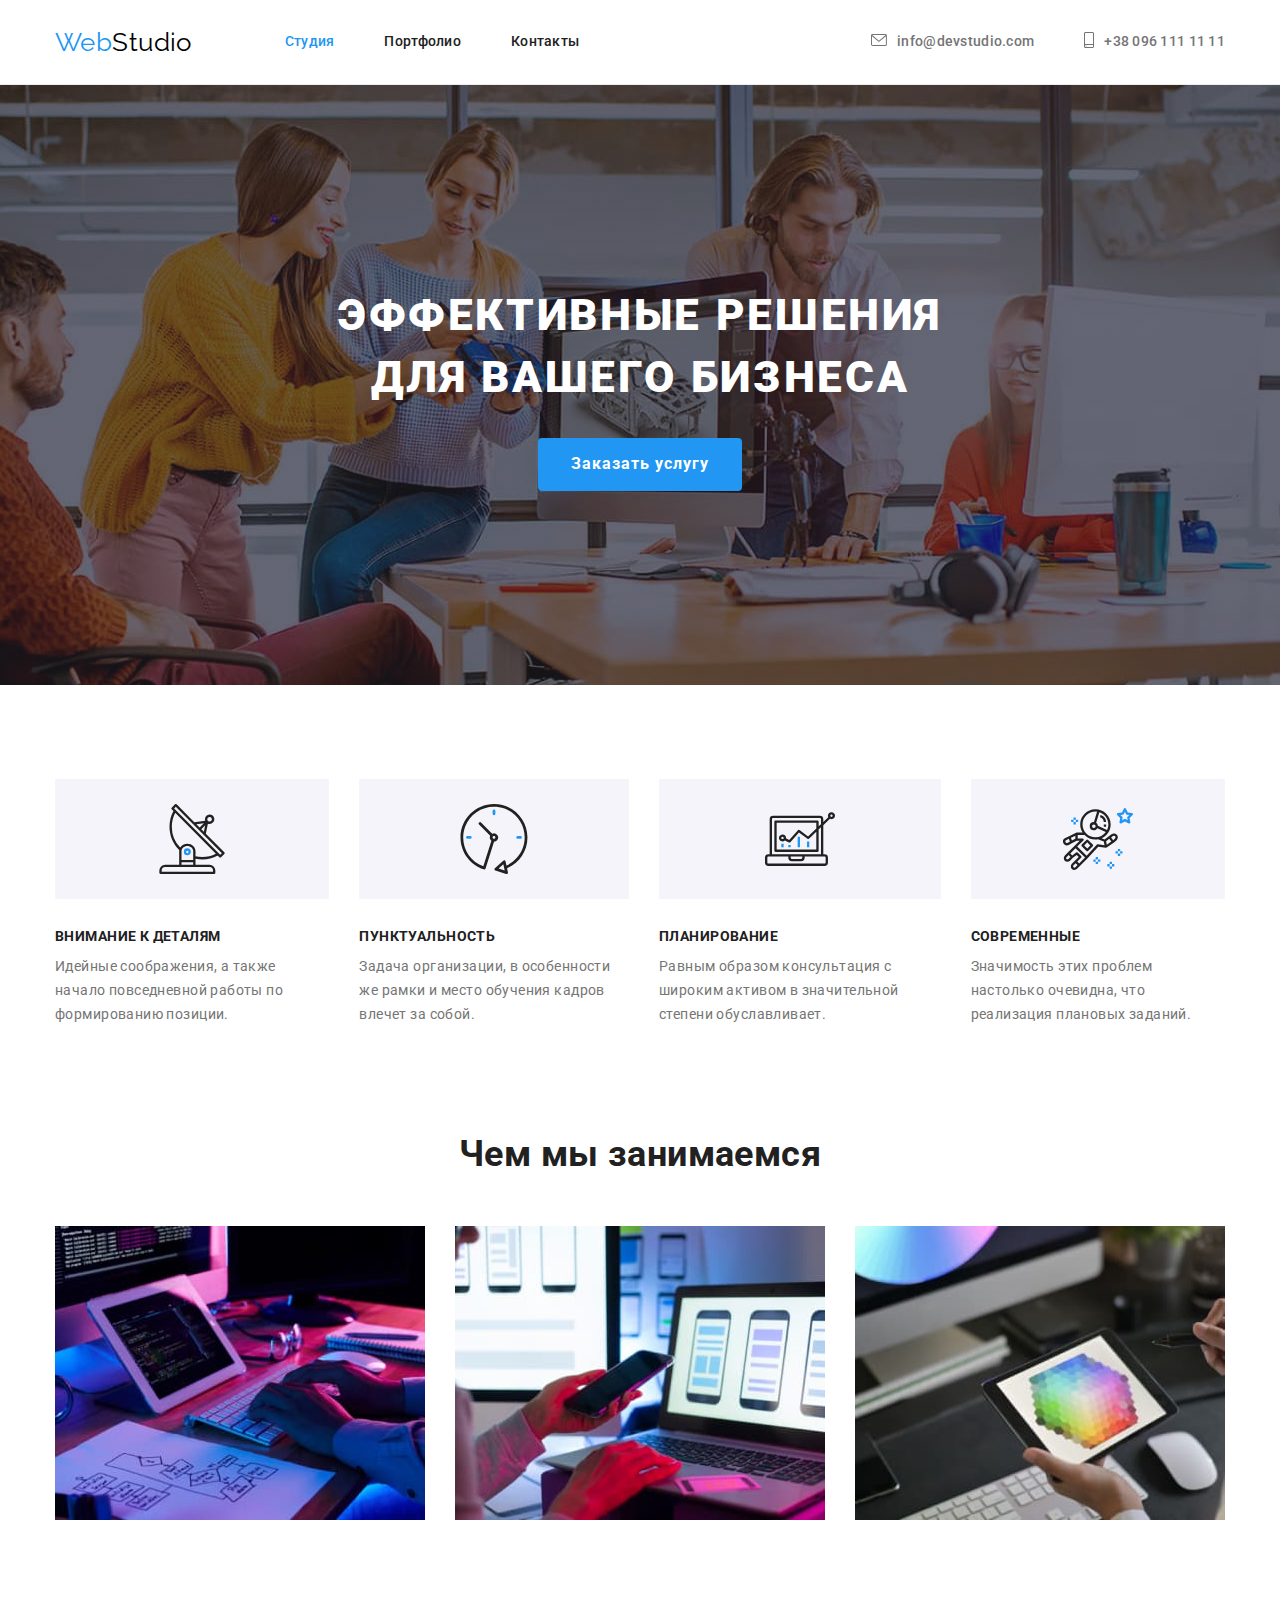
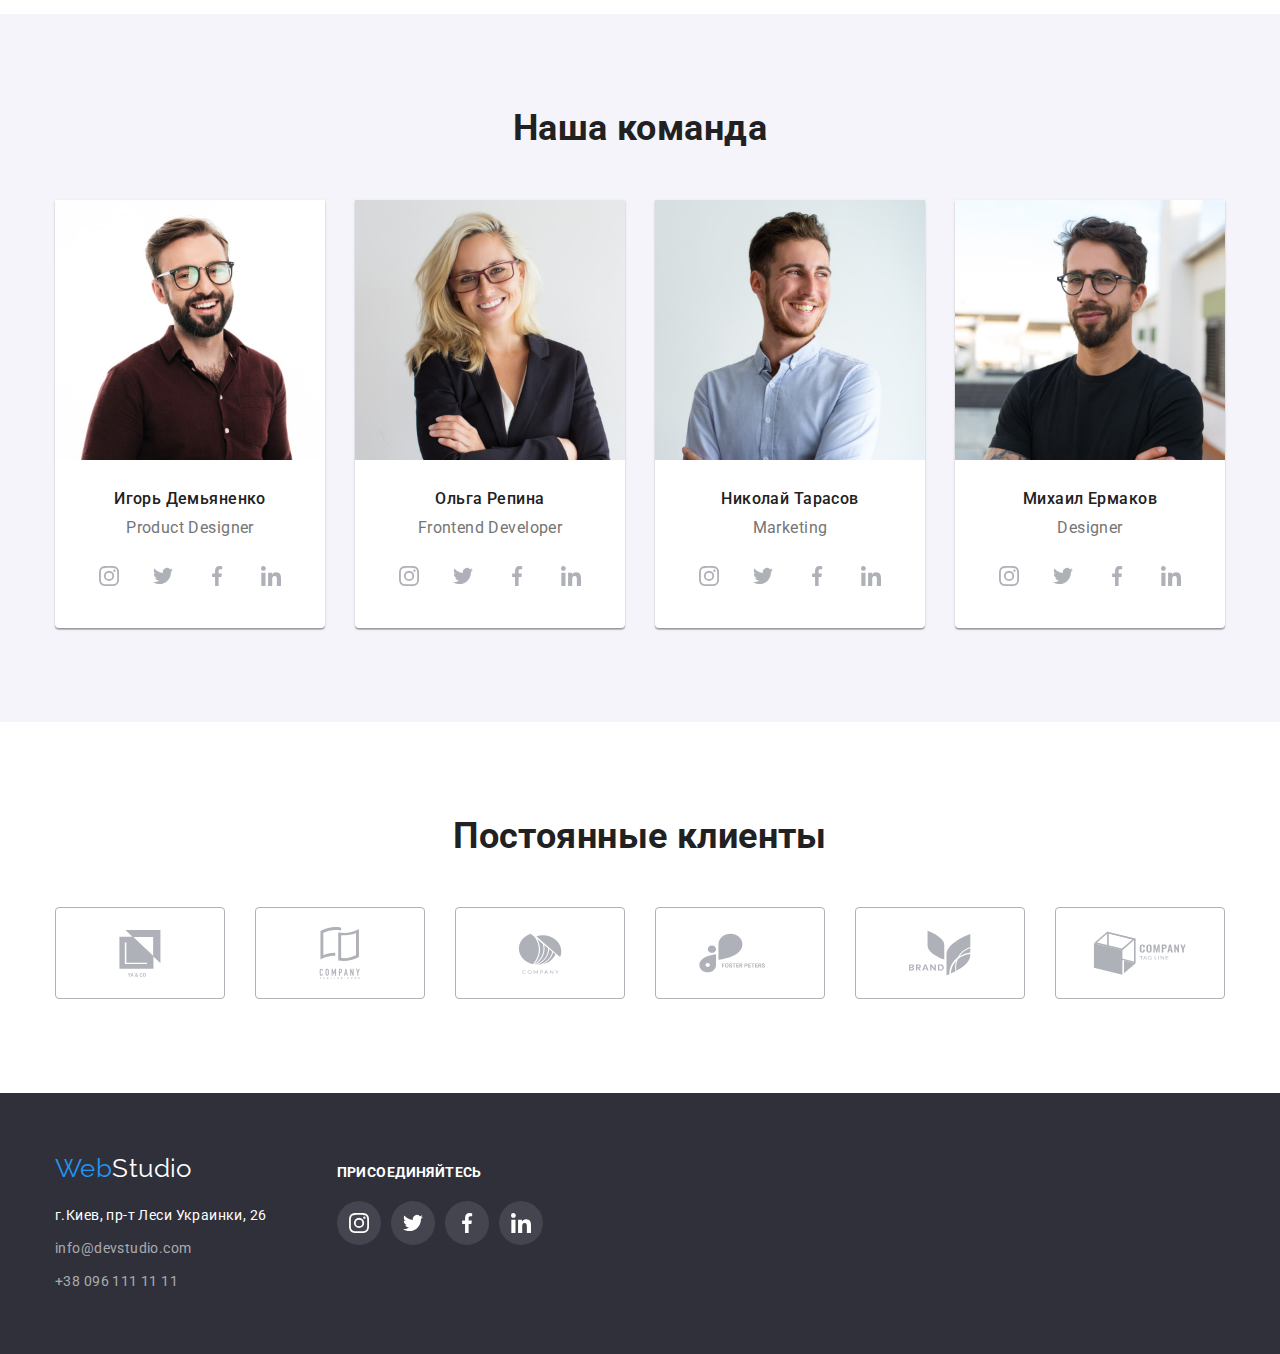
==== index.html @ c873a765 "Initial commit" ====
<!DOCTYPE html>
<html lang="ru">
  <head>
    <meta charset="UTF-8" />
    <meta http-equiv="X-UA-Compatible" content="IE=edge" />
    <meta name="viewport" content="width=device-width, initial-scale=1.0" />
    <title>Студия</title>
    <link rel="preconnect" href="https://fonts.googleapis.com" />
    <link rel="preconnect" href="https://fonts.gstatic.com" crossorigin />
    <link
      href="https://fonts.googleapis.com/css2?family=Raleway:wght@700&family=Roboto:wght@400;500;700;900&display=swap"
      rel="stylesheet"
    />
    <link
      rel="stylesheet"
      href="https://cdnjs.cloudflare.com/ajax/libs/modern-normalize/1.1.0/modern-normalize.min.css"
    />
    <link rel="stylesheet" href="./css/styles.css" />
  </head>

  <body>
    <!--Шапка сайта-->
    <header class="header">
      <div class="container main-block">
        <nav class="nav">
          <a href="" class="logo-header link">
            <span class="logo-web">Web</span>Studio
          </a>

          <ul class="site-nav list">
            <li class="item"><a href="" class="link current">Студия</a></li>
            <li class="item">
              <a href="./portfolio.html" class="link">Портфолио</a>
            </li>
            <li class="item"><a href="" class="link">Контакты</a></li>
          </ul>
        </nav>

        <ul class="contacts-header list">
          <li class="contacts-item item">
            <a href="mailto:info@devstudio.com" class="link"
              ><span class="header-icon">
                <svg class="icon-mailto" width="16" height="12">
                  <use href="./images/icon-svg/icons.svg#icon-mailto"></use>
                </svg>
              </span>
              info@devstudio.com</a
            >
          </li>
          <li class="contacts-item item">
            <a href="tel:+380961111111" class="link"
              ><span class="header-icon">
                <svg class="icon-smartphone" width="10" height="16">
                  <use href="./images/icon-svg/icons.svg#icon-smartphone"></use>
                </svg>
              </span>
              +38 096 111 11 11</a
            >
          </li>
        </ul>
      </div>
    </header>

    <!--Уникальный контент страницы-->
    <main>
      <!--Главная секция страницы-->
      <section class="hero section">
        <div class="container">
          <h1 class="hero-title">Эффективные решения для вашего бизнеса</h1>
          <button type="button" class="button">Заказать услугу</button>
        </div>
      </section>

      <!--Особенности-->
      <section class="section">
        <div class="container">
          <h2 class="visually-hidden">Особенности</h2>
          <ul class="features-list list">
            <li class="features-item item">
              <div class="icon-box">
                <svg class="icon-features">
                  <use href="./images/icon-svg/icons.svg#icon-antenna"></use>
                </svg>
              </div>
              <h3 class="title">Внимание к деталям</h3>
              <p class="text">
                Идейные соображения, а также начало повседневной работы по
                формированию позиции.
              </p>
            </li>
            <li class="features-item item">
              <div class="icon-box">
                <svg class="icon-features">
                  <use href="./images/icon-svg/icons.svg#icon-clock"></use>
                </svg>
              </div>
              <h3 class="title">Пунктуальность</h3>
              <p class="text">
                Задача организации, в особенности же рамки и место обучения
                кадров влечет за собой.
              </p>
            </li>
            <li class="features-item item">
              <div class="icon-box">
                <svg class="icon-features">
                  <use href="./images/icon-svg/icons.svg#icon-diagram"></use>
                </svg>
              </div>
              <h3 class="title">Планирование</h3>
              <p class="text">
                Равным образом консультация с широким активом в значительной
                степени обуславливает.
              </p>
            </li>
            <li class="features-item item">
              <div class="icon-box">
                <svg class="icon-features">
                  <use href="./images/icon-svg/icons.svg#icon-astronaut"></use>
                </svg>
              </div>
              <h3 class="title">Современные</h3>
              <p class="text">
                Значимость этих проблем настолько очевидна, что реализация
                плановых заданий.
              </p>
            </li>
          </ul>
        </div>
      </section>

      <!--Чем занимаемся-->
      <section class="section no-padding">
        <div class="container">
          <h2 class="section-title">Чем мы занимаемся</h2>
          <ul class="job-list list">
            <li class="item">
              <img
                src="./images/images-page1/img1.jpg"
                alt="Мужские руки набирают текст на клавиатуре компьютера"
                width="370"
              />
            </li>
            <li class="item">
              <img
                src="./images/images-page1/img2.jpg"
                alt="Женские руки держат телефон"
                width="370"
              />
            </li>
            <li class="item">
              <img
                src="./images/images-page1/img3.jpg"
                alt="Мужские руки держат планшет на котором изображена ветовая палитра"
                width="370"
              />
            </li>
          </ul>
        </div>
      </section>
      <!--Наша команда-->
      <section class="section bgc">
        <div class="container">
          <h2 class="section-title">Наша команда</h2>
          <ul class="team-list list">
            <li class="item">
              <img
                src="./images/images-page1/img7.jpg"
                alt="Портрет мужчины в очках"
                width="270"
              />
              <div class="team-box">
                <h3 class="title">Игорь Демьяненко</h3>
                <p class="text">Product Designer</p>

                <!-- social networks -->

                <ul class="social-list list">
                  <li class="social-item">
                    <a
                      href=""
                      class="social-icon"
                      aria-label="Ссылка на Instagram"
                    >
                      <svg class="icon">
                        <use
                          href="./images/icon-svg/icons.svg#icon-instagram"
                        ></use>
                      </svg>
                    </a>
                  </li>
                  <li class="social-item">
                    <a
                      href=""
                      class="social-icon"
                      aria-label="Ссылка на Twitter"
                    >
                      <svg class="icon">
                        <use
                          href="./images/icon-svg/icons.svg#icon-twitter"
                        ></use>
                      </svg>
                    </a>
                  </li>
                  <li class="social-item">
                    <a
                      href=""
                      class="social-icon"
                      aria-label="Ссылка на Facebook"
                    >
                      <svg class="icon">
                        <use
                          href="./images/icon-svg/icons.svg#icon-facebook"
                        ></use>
                      </svg>
                    </a>
                  </li>
                  <li class="social-item">
                    <a
                      href=""
                      class="social-icon"
                      aria-label="Ссылка на Linkedin"
                    >
                      <svg class="icon">
                        <use
                          href="./images/icon-svg/icons.svg#icon-linkedin"
                        ></use>
                      </svg>
                    </a>
                  </li>
                </ul>
              </div>
            </li>
            <li class="item">
              <img
                src="./images/images-page1/img5.jpg"
                alt="Портрет женщины в очках"
                width="270"
              />
              <div class="team-box">
                <h3 class="title">Ольга Репина</h3>
                <p class="text">Frontend Developer</p>
                <ul class="social-list list">
                  <li class="social-item">
                    <a href="" class="social-icon">
                      <svg class="icon">
                        <use
                          href="./images/icon-svg/icons.svg#icon-instagram"
                        ></use>
                      </svg>
                    </a>
                  </li>
                  <li class="social-item">
                    <a href="" class="social-icon">
                      <svg class="icon">
                        <use
                          href="./images/icon-svg/icons.svg#icon-twitter"
                        ></use>
                      </svg>
                    </a>
                  </li>
                  <li class="social-item">
                    <a href="" class="social-icon">
                      <svg class="icon">
                        <use
                          href="./images/icon-svg/icons.svg#icon-facebook"
                        ></use>
                      </svg>
                    </a>
                  </li>
                  <li class="social-item">
                    <a href="" class="social-icon">
                      <svg class="icon">
                        <use
                          href="./images/icon-svg/icons.svg#icon-linkedin"
                        ></use>
                      </svg>
                    </a>
                  </li>
                </ul>
              </div>
            </li>
            <li class="item">
              <img
                src="./images/images-page1/img6.jpg"
                alt="Портрет мужчины"
                width="270"
              />
              <div class="team-box">
                <h3 class="title">Николай Тарасов</h3>
                <p class="text">Marketing</p>
                <ul class="social-list list">
                  <li class="social-item">
                    <a href="" class="social-icon">
                      <svg class="icon">
                        <use
                          href="./images/icon-svg/icons.svg#icon-instagram"
                        ></use>
                      </svg>
                    </a>
                  </li>
                  <li class="social-item">
                    <a href="" class="social-icon">
                      <svg class="icon">
                        <use
                          href="./images/icon-svg/icons.svg#icon-twitter"
                        ></use>
                      </svg>
                    </a>
                  </li>
                  <li class="social-item">
                    <a href="" class="social-icon">
                      <svg class="icon">
                        <use
                          href="./images/icon-svg/icons.svg#icon-facebook"
                        ></use>
                      </svg>
                    </a>
                  </li>
                  <li class="social-item">
                    <a href="" class="social-icon">
                      <svg class="icon">
                        <use
                          href="./images/icon-svg/icons.svg#icon-linkedin"
                        ></use>
                      </svg>
                    </a>
                  </li>
                </ul>
              </div>
            </li>
            <li class="item">
              <img
                src="./images/images-page1/img4.jpg"
                alt="Портрет мужчины в очках"
                width="270"
              />
              <div class="team-box">
                <h3 class="title">Михаил Ермаков</h3>
                <p class="text">Designer</p>
                <ul class="social-list list">
                  <li class="social-item">
                    <a href="" class="social-icon">
                      <svg class="icon">
                        <use
                          href="./images/icon-svg/icons.svg#icon-instagram"
                        ></use>
                      </svg>
                    </a>
                  </li>
                  <li class="social-item">
                    <a href="" class="social-icon">
                      <svg class="icon">
                        <use
                          href="./images/icon-svg/icons.svg#icon-twitter"
                        ></use>
                      </svg>
                    </a>
                  </li>
                  <li class="social-item">
                    <a href="" class="social-icon">
                      <svg class="icon">
                        <use
                          href="./images/icon-svg/icons.svg#icon-facebook"
                        ></use>
                      </svg>
                    </a>
                  </li>
                  <li class="social-item">
                    <a href="" class="social-icon">
                      <svg class="icon">
                        <use
                          href="./images/icon-svg/icons.svg#icon-linkedin"
                        ></use>
                      </svg>
                    </a>
                  </li>
                </ul>
              </div>
            </li>
          </ul>
        </div>
      </section>

      <section class="section">
        <div class="container">
          <h3 class="section-title">Постоянные клиенты</h3>
          <ul class="clients-list list">
            <li class="clients-item">
              <a href=" " class="clients-icon">
                <svg class="client" widht="41" height="47">
                  <use href="./images/icon-svg/icons.svg#icon-client1"></use>
                </svg>
              </a>
            </li>
            <li class="clients-item">
              <a href="" class="clients-icon">
                <svg class="client" widht="40" height="52">
                  <use href="./images/icon-svg/icons.svg#icon-client2"></use>
                </svg>
              </a>
            </li>
            <li class="clients-item">
              <a href="" class="clients-icon">
                <svg class="client" widht="44" height="41">
                  <use href="./images/icon-svg/icons.svg#icon-client3"></use>
                </svg>
              </a>
            </li>
            <li class="clients-item">
              <a href="" class="clients-icon">
                <svg class="client" widht="85" height="40">
                  <use href="./images/icon-svg/icons.svg#icon-client4"></use>
                </svg>
              </a>
            </li>
            <li class="clients-item">
              <a href="" class="clients-icon">
                <svg class="client" widht="63" height="46">
                  <use href="./images/icon-svg/icons.svg#icon-client5"></use>
                </svg>
              </a>
            </li>
            <li class="clients-item">
              <a href="" class="clients-icon">
                <svg class="client" widht="94" height="44">
                  <use href="./images/icon-svg/icons.svg#icon-client6"></use>
                </svg>
              </a>
            </li>
          </ul>
        </div>
      </section>
    </main>

    <!--Подвал сайта-->

    <footer class="section footer">
      <div class="container footer-container">
        <div class="address-block">
          <a href="" class="logo-footer link"
            ><span class="logo-web">Web</span>Studio</a
          >

          <address>
            <ul class="address-list list">
              <li class="item address">
                <a
                  href="https://goo.gl/maps/piqngm7oDQpEDh6u6"
                  target="_blank"
                  rel="noopener nofollow noreferrer"
                  class="link"
                  >г.Киев, пр-т Леси Украинки, 26</a
                >
              </li>
              <li class="item contacts-footer">
                <a href="mailto:info@devstudio.com" class="link"
                  >info@devstudio.com</a
                >
              </li>
              <li class="item contacts-footer">
                <a href="tel:+380961111111" class="link">+38 096 111 11 11</a>
              </li>
            </ul>
          </address>
        </div>

        <!-- JOIN -->

        <div class="footer-box">
          <p class="footer-join">присоединяйтесь</p>
          <ul class="social-list list">
            <li class="social-item">
              <a
                href=""
                class="social-icon social-icon-bgc"
                aria-label="Ссылка на Instagram"
              >
                <svg class="icon icon-color">
                  <use href="./images/icon-svg/icons.svg#icon-instagram"></use>
                </svg>
              </a>
            </li>
            <li class="social-item">
              <a
                href=""
                class="social-icon social-icon-bgc"
                aria-label="Ссылка на Twitter"
              >
                <svg class="icon icon-color">
                  <use href="./images/icon-svg/icons.svg#icon-twitter"></use>
                </svg>
              </a>
            </li>
            <li class="social-item">
              <a
                href=""
                class="social-icon social-icon-bgc"
                aria-label="Ссылка на Facebook"
              >
                <svg class="icon icon-color">
                  <use href="./images/icon-svg/icons.svg#icon-facebook"></use>
                </svg>
              </a>
            </li>
            <li class="social-item">
              <a
                href=""
                class="social-icon social-icon-bgc"
                aria-label="Ссылка на Linkedin"
              >
                <svg class="icon icon-color">
                  <use href="./images/icon-svg/icons.svg#icon-linkedin"></use>
                </svg>
              </a>
            </li>
          </ul>
        </div>
      </div>
    </footer>
  </body>
</html>
---- css/styles.css ----
/* Основной цвет текста #212121 */
/* Цвет логотипа черный #000000
Синий #2196F3 */
/* Вторичный цвет текста #757575 */
/* Акцентный цвет синий #2196F3 */
/* Белый цвет #FFFFFF */
/* Цвет номера и мейла в футере rgb(255, 255, 255, 0.6); */
/* Цвет бекграунда для button #F5F4FA */
/* Фон для главной секции страницы и футера #2F303A */
/* Бэкграунд цвет страницы #FFFFFF */
/* бэкграунд цвет секции Наша команда #F5F4FA */
html {
  box-sizing: border-box;
}
*,
*::after,
*::before {
  box-sizing: inherit;
}
/* Стили для обнуления верхних отступов у элементов */
h1,
h2,
h3,
h4,
h5,
h6,
p {
  margin-top: 0;
}

/* Класс для обнуления базовых свойств у списков (ul) */

.list {
  list-style: none;
  padding-left: 0;
  margin: 0;
}

/* Класс для обнуления базовых свойств у ссылок */

.link {
  text-decoration: none;
  color: inherit;
}

/* Свойства для корректного отображения картинок */

img {
  display: block;
  max-width: 100%;
  height: auto;
}

/* Свойства для обнуления курсива у address */

address {
  font-style: normal;
}

:root {
  --primary-text-color: #212121;
  --secondary-color: #757575;
  --accent-color: #2196f3;
  --primary-white-color: #ffffff;
  --color-logo: #000000;
  --bgc-accent: #2f303a;
  --background-color: #f5f4fa;
  --border-color: #eeeeee;
  --border-color-header: #ececec;
}

body {
  color: var(--primary-text-color);
  background-color: var(--primary-white-color);
  font-family: Roboto, sans-serif;
  font-size: 14px;
  letter-spacing: 0.03em;
}

.container {
  margin: 0 auto;
  width: 1200px;
  padding: 0 15px;
}

.section {
  padding-bottom: 94px;
  padding-top: 94px;
}

.section.no-padding {
  padding-top: 0;
}

/* header */

.header {
  border-bottom: 1px solid var(--border-color-header);
}

.main-block {
  display: flex;
  align-items: center;
}
/*Логотип*/

.logo-header {
  margin-right: 93px;
  color: var(--color-logo);
  font-family: Raleway, sans-serif;
  font-size: 26px;
  line-height: 1.19;
}

.logo-web {
  color: var(--accent-color);
}

/*Навигация*/

.nav {
  display: flex;
  align-items: center;
}

.site-nav {
  display: flex;
}

.site-nav .item + .item {
  margin-left: 50px;
}

.site-nav .link {
  display: block;
  padding-top: 32px;
  padding-bottom: 32px;

  color: var(--primary-text-color);
  font-weight: 500;
  line-height: 1.14;
  letter-spacing: 0.02em;
}

.site-nav .link.current {
  color: var(--accent-color);
}

.site-nav a:hover,
.site-nav a:focus {
  color: var(--accent-color);
}
/*Контакты*/

.contacts-header {
  display: flex;
  margin-left: auto;
}

.contacts-item {
  display: flex;
  align-items: center;

  color: rgba(117, 117, 117, 1);
}

.contacts-item .link {
  display: inline-flex;
  align-items: center;
  padding-top: 32px;
  padding-bottom: 32px;

  color: currentColor;
  font-weight: 500;
  line-height: 1.14;
  letter-spacing: 0.02em;
}

.contacts-item .link:hover,
.contacts-item .link:focus {
  color: var(--accent-color);
}

.header-icon {
  margin-right: 10px;
  color: currentColor;
}

.icon-mailto,
.icon-smartphone {
  fill: currentColor;
}

.contacts-header .item + .item {
  margin-left: 50px;
}

/* Hero */

.hero,
.footer {
  background-color: var(--bgc-accent);
}

.hero {
  padding-top: 200px;
  padding-bottom: 200px;

  text-align: center;

  height: 600px;
  max-width: 1600px;
  margin-left: auto;
  margin-right: auto;
  background-image: linear-gradient(
      to right,
      rgba(47, 48, 58, 0.4),
      rgba(47, 48, 58, 0.4)
    ),
    url("../images/images-page1/img8.jpg");
  background-position: center;
  background-size: cover;
  background-repeat: no-repeat;
}

.hero-title {
  width: 696px;
  margin-left: auto;
  margin-right: auto;
  margin-bottom: 30px;

  color: var(--primary-white-color);
  font-weight: 900;
  font-size: 44px;
  line-height: 1.4;
  text-align: center;
  letter-spacing: 0.06em;
  text-transform: uppercase;
}

.button,
.btn {
  display: inline-flex;
  align-items: center;

  padding: 10px 32px;
  border-radius: 4px;
  border: 1px solid transparent;

  background-color: var(--accent-color);
  color: var(--primary-white-color);
  font-family: inherit;
  font-weight: 700;
  font-size: 16px;
  line-height: 1.9;
  text-align: center;
  letter-spacing: 0.06em;
  cursor: pointer;
}

.button:hover,
.button:focus {
  background-color: var(--background-color);
  color: var(--primary-text-color);
}

/* Features */

.features-list {
  display: flex;
}

.icon-box {
  display: flex;
  justify-content: center;
  align-items: center;
  margin-bottom: 30px;

  height: 120px;

  background-color: var(--background-color);
}

.icon-features {
  width: 70px;
  height: 70px;
}

.features-list .item + .item {
  margin-left: 30px;
}

.features-list .title {
  margin-bottom: 10px;

  color: var(--primary-text-color);
  font-size: 14px;
  line-height: 1.14;
  text-transform: uppercase;
}

.features-list .text {
  color: var(--secondary-color);
  line-height: 1.7;
}

/* Team */

.job-list {
  display: flex;
}

.job-list .item + .item {
  margin-left: 30px;
}

.section.bgc {
  background-color: var(--background-color);
}

.section-title {
  margin-bottom: 50px;

  font-size: 36px;
  line-height: 1.16;
  text-align: center;
}

.team-list {
  display: flex;
}

.team-list .item + .item {
  margin-left: 30px;
}

.team-list .item {
  background-color: var(--primary-white-color);
  box-shadow: 0px 2px 1px 0px rgba(0, 0, 0, 0.2),
    0px 1px 1px 0px rgba(0, 0, 0, 0.14), 0px 1px 3px 0px rgba(0, 0, 0, 0.12);
  border-radius: 0px 0px 4px 4px;
}

.team-box {
  padding: 30px 32px;
  text-align: center;
}

.team-list .title {
  margin-bottom: 10px;

  color: var(--primary-text-color);
  font-weight: 500;
  font-size: 16px;
  line-height: 1.18;
}

.team-list .text {
  margin-bottom: 16px;

  color: var(--secondary-color);
  font-size: 16px;
  line-height: 1.18;
}

/* Social networks */

.social-list {
  display: flex;
}

.social-item {
  width: 44px;
  height: 44px;
}

.social-icon {
  display: flex;
  justify-content: center;
  align-items: center;
  width: 100%;
  height: 100%;

  border-radius: 50%;
  background-color: var(--primary-white-color);
  color: #afb1b8;
}

.social-icon:hover,
.social-icon:focus {
  color: var(--primary-white-color);
  background-color: var(--accent-color);
}

.icon {
  fill: currentColor;
  width: 20px;
  height: 20px;
}

.social-icon-bgc {
  color: var(--primary-white-color);
  background-color: rgb(255, 255, 255, 0.1);
}

.icon.icon-color {
  fill: currentColor;
}

.social-list .social-item + .social-item {
  margin-left: 10px;
}

/*Clients*/

.clients-list {
  display: flex;
}

.clients-item {
  display: inline-flex;
  justify-content: center;
  align-items: center;
  width: 170px;
  height: 92px;

  border: 1px solid #afb1b8;
  border-radius: 4px;
  color: #afb1b8;
}

.clients-item:hover,
.clients-item:focus {
  color: var(--accent-color);
  border-color: var(--accent-color);
}

.clients-icon {
  display: flex;
  justify-content: center;
  align-items: center;

  color: currentColor;
  width: 106px;
  height: 60px;
}

.client {
  fill: currentColor;
}

.clients-list .clients-item + .clients-item {
  margin-left: 30px;
}

/* Work */

.btn {
  background-color: var(--background-color);
  color: var(--primary-text-color);
}

.btn-list {
  display: flex;
  justify-content: center;
  margin-bottom: 50px;
}

.btn-list .item + .item {
  margin-left: 8px;
}

.btn {
  padding: 6px 22px;
}

.btn.current,
.btn:hover,
.btn:focus {
  box-shadow: 0px 2px 2px 0px rgba(0, 0, 0, 0.12),
    0px 1px 2px 0px rgba(0, 0, 0, 0.08), 0px 3px 1px 0px rgba(0, 0, 0, 0.1);
  background-color: var(--accent-color);
  color: var(--primary-white-color);
}

.work-list {
  display: flex;
  flex-wrap: wrap;
  gap: 30px;
}

.work-item {
  width: calc((100% - 60px) / 3);

  background-color: var(--primary-white-color);
  border: 1px solid var(--border-color);
}

.work-item:hover,
.work-item:focus {
  box-shadow: 1px 4px 6px 0 rgba(0, 0, 0, 0.16), 0 4px 4px 0 rgba(0, 0, 0, 0.06),
    0 1px 1px 0 rgba(0, 0, 0, 0.12);
}

.work-list .title {
  padding-top: 20px;
  padding-left: 24px;
  margin-bottom: 4px;

  color: var(--primary-text-color);
  font-size: 18px;
  line-height: 2;
  letter-spacing: 0.06em;
}

.work-list .text {
  padding-bottom: 20px;
  padding-left: 24px;
  margin-bottom: 0;

  color: var(--secondary-color);
  font-size: 16px;
  line-height: 1.9;
}

/* Footer */

.footer {
  padding-top: 60px;
  padding-bottom: 60px;
}

.footer-container {
  display: flex;
  justify-content: flex-start;
  align-items: flex-start;
}

.address-block {
  display: inline-block;
  margin-right: 70px;
}

.logo-footer {
  color: var(--primary-white-color);
  font-family: Raleway, sans-serif;
  font-size: 26px;
  line-height: 1.19;
}

.logo-footer {
  display: block;
  margin-bottom: 20px;
}

.address .link {
  color: var(--primary-white-color);
  line-height: 1.7;
}

.contacts-footer a {
  color: rgb(255, 255, 255, 0.6);
  font-style: normal;
  line-height: 1.7;
}

.address-list .item {
  display: block;
}

.address-list .item:not(:last-child) {
  margin-bottom: 9px;
}

/* JOIN */

.footer-box {
  display: inline-block;
}

.footer-join {
  padding-top: 12px;
  margin-bottom: 20px;
  font-weight: 700;
  font-size: 14px;
  line-height: 1.14;
  letter-spacing: 0.03em;
  text-transform: uppercase;

  color: var(--primary-white-color);
}

/* Скрытый заголовок */

.visually-hidden {
  position: absolute;
  width: 1px;
  height: 1px;
  margin: -1px;
  border: 0;
  padding: 0;
  white-space: nowrap;
  clip-path: inset(100%);
  clip: rect(0 0 0 0);
  overflow: hidden;
}
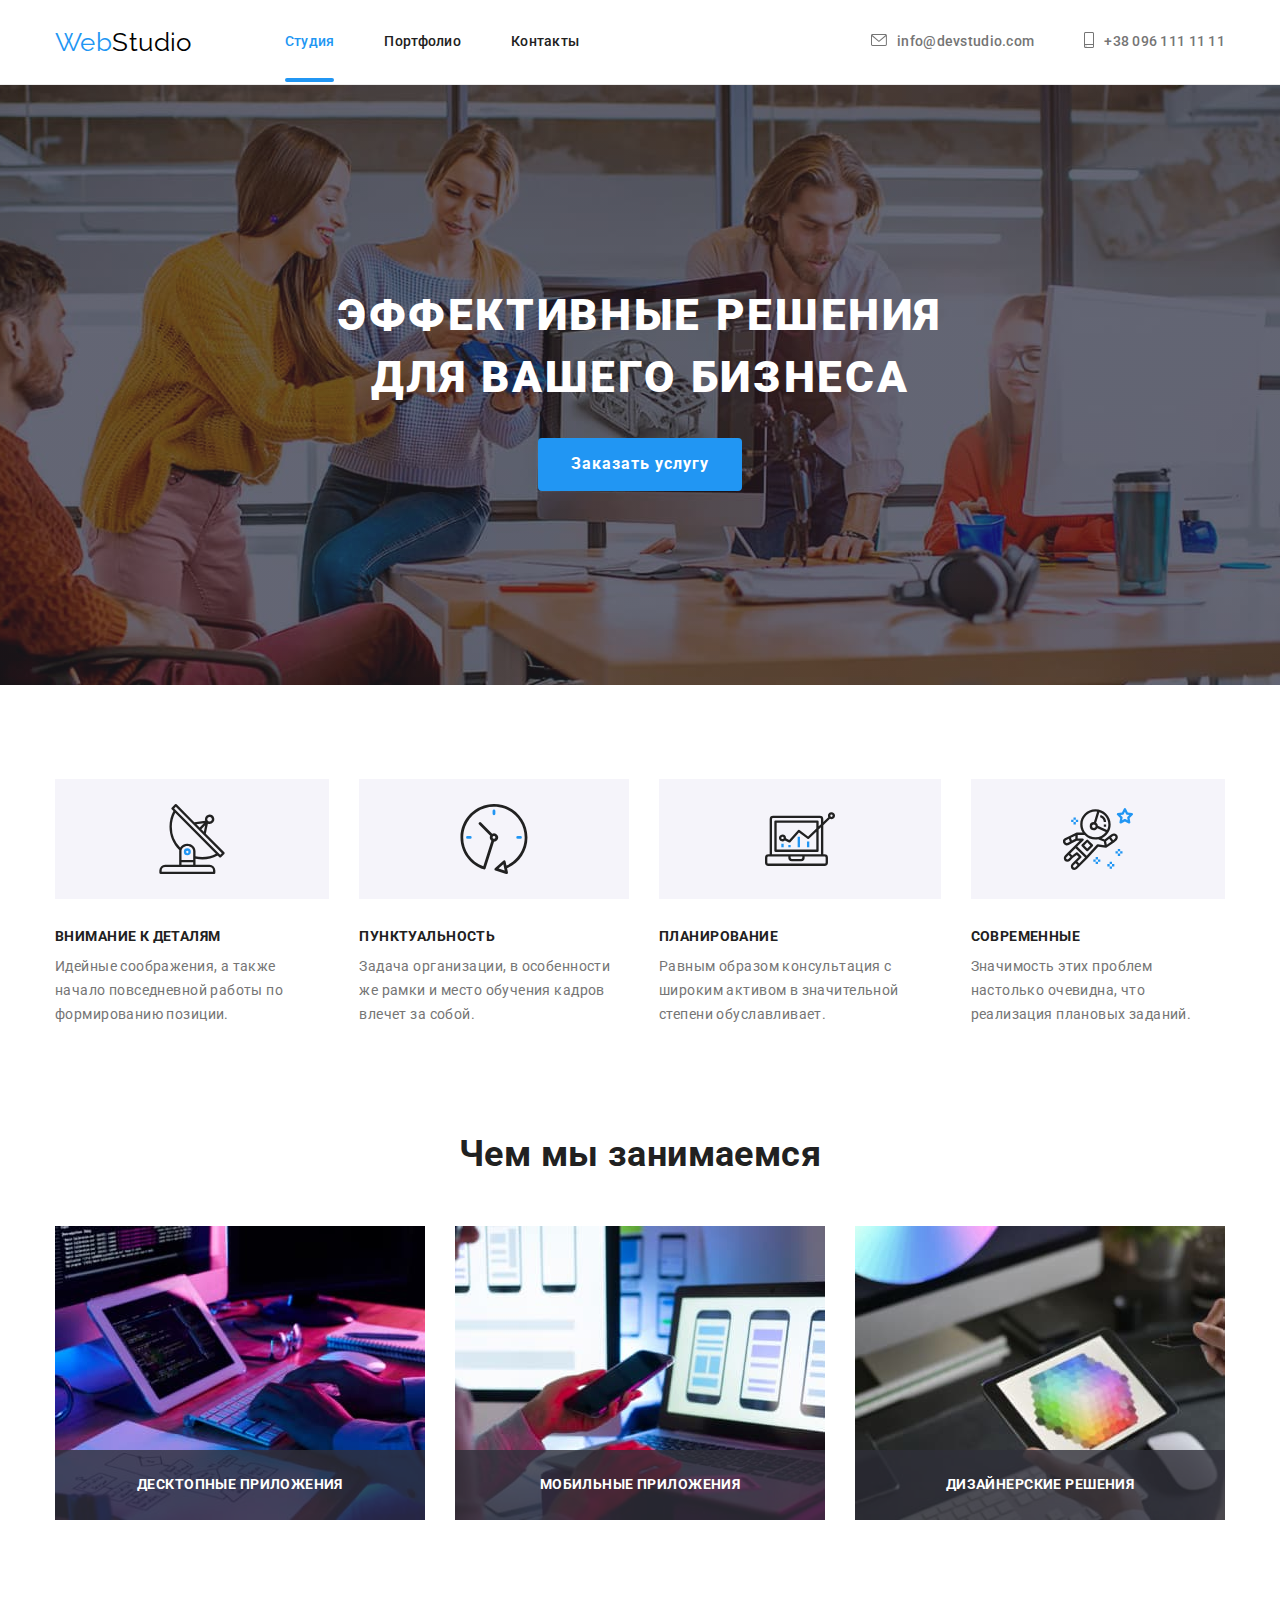
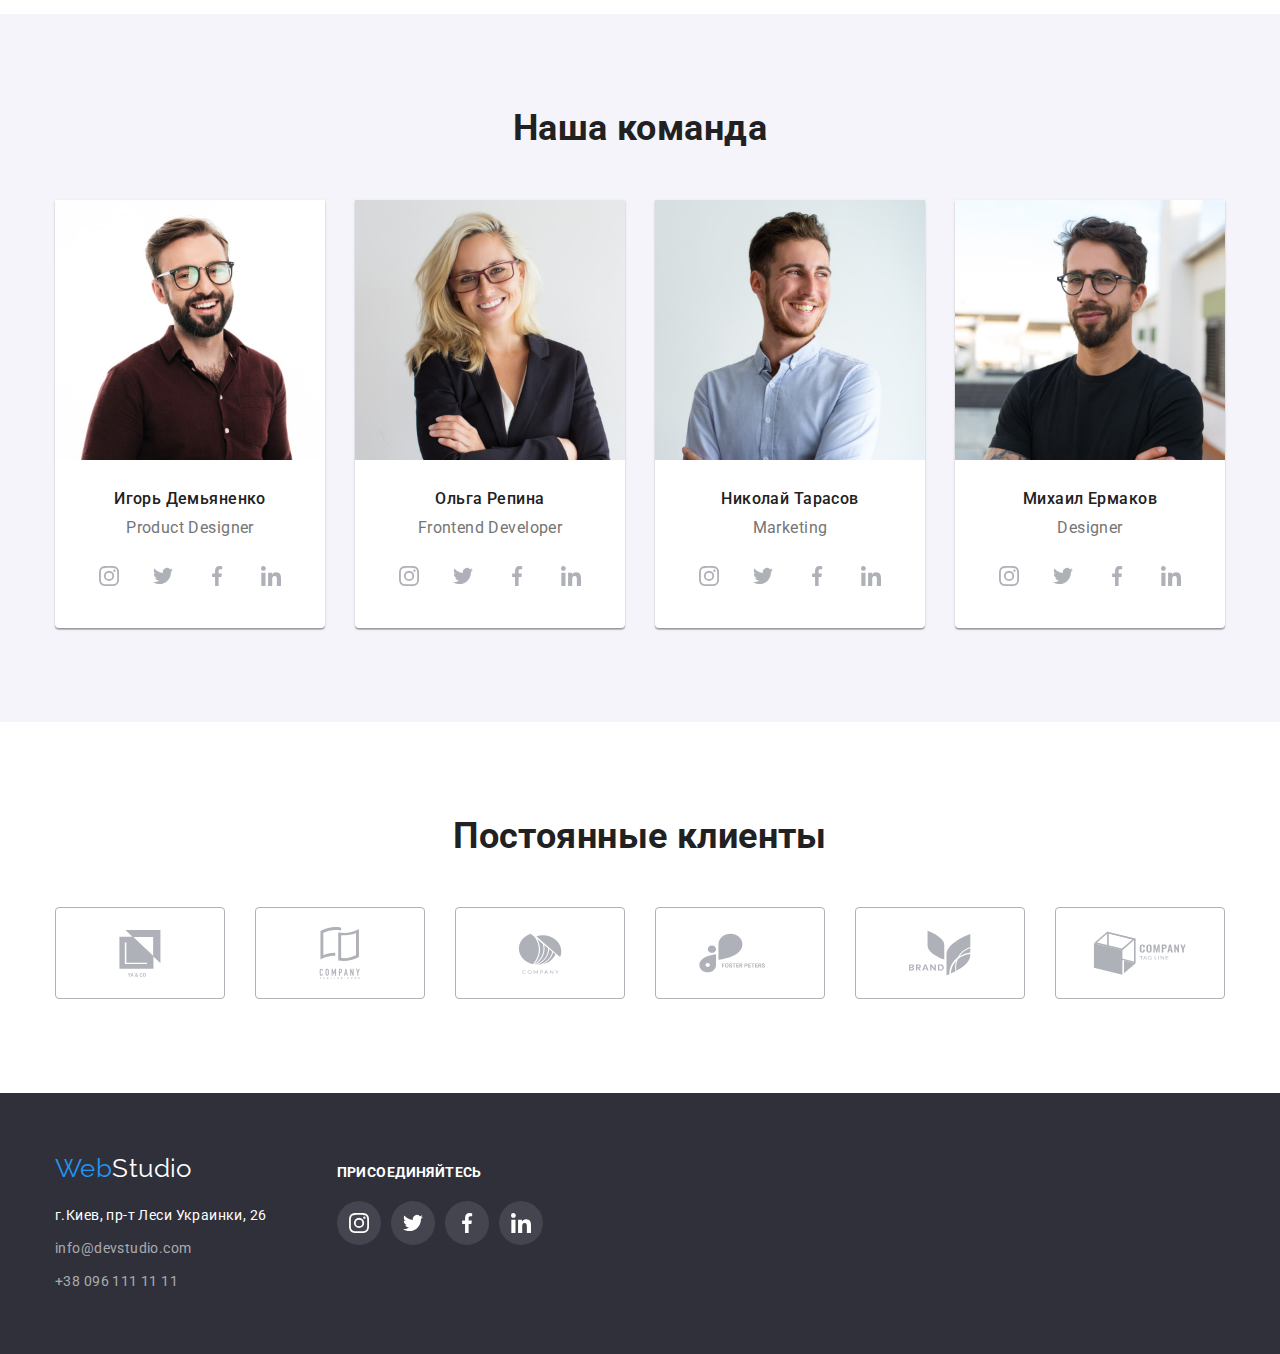
==== commit 6642377c: "add modal window" ====
--- a/index.html
+++ b/index.html
@@ -28,11 +28,15 @@
           </a>
 
           <ul class="site-nav list">
-            <li class="item"><a href="" class="link current">Студия</a></li>
-            <li class="item">
-              <a href="./portfolio.html" class="link">Портфолио</a>
-            </li>
-            <li class="item"><a href="" class="link">Контакты</a></li>
+            <li class="item">
+              <a href="" class="link current header-link">Студия</a>
+            </li>
+            <li class="item">
+              <a href="./portfolio.html" class="link header-link">Портфолио</a>
+            </li>
+            <li class="item">
+              <a href="" class="link header-link">Контакты</a>
+            </li>
           </ul>
         </nav>
 
@@ -67,7 +71,9 @@
       <section class="hero section">
         <div class="container">
           <h1 class="hero-title">Эффективные решения для вашего бизнеса</h1>
-          <button type="button" class="button">Заказать услугу</button>
+          <button data-modal-open type="button" class="button">
+            Заказать услугу
+          </button>
         </div>
       </section>
 
@@ -133,26 +139,29 @@
         <div class="container">
           <h2 class="section-title">Чем мы занимаемся</h2>
           <ul class="job-list list">
-            <li class="item">
+            <li class="job-item">
               <img
                 src="./images/images-page1/img1.jpg"
                 alt="Мужские руки набирают текст на клавиатуре компьютера"
                 width="370"
               />
-            </li>
-            <li class="item">
+              <h3 class="job-subtitle">Десктопные приложения</h3>
+            </li>
+            <li class="job-item">
               <img
                 src="./images/images-page1/img2.jpg"
                 alt="Женские руки держат телефон"
                 width="370"
               />
-            </li>
-            <li class="item">
+              <h3 class="job-subtitle">Мобильные приложения</h3>
+            </li>
+            <li class="job-item">
               <img
                 src="./images/images-page1/img3.jpg"
                 alt="Мужские руки держат планшет на котором изображена ветовая палитра"
                 width="370"
               />
+              <h3 class="job-subtitle">Дизайнерские решения</h3>
             </li>
           </ul>
         </div>
@@ -517,5 +526,17 @@
         </div>
       </div>
     </footer>
+
+    <div class="backdrop is-hidden" data-modal>
+      <div class="modal">
+        <button data-modal-close class="modal-button">
+          <svg width="18" height="18">
+            <use href="./images/icon-svg/icons.svg#icon-close-black"></use>
+          </svg>
+        </button>
+      </div>
+    </div>
+
+    <script src="./js/modal.js"></script>
   </body>
 </html>
--- a/css/styles.css
+++ b/css/styles.css
@@ -150,6 +150,32 @@
 .site-nav a:focus {
   color: var(--accent-color);
 }
+
+.link.header-link {
+  position: relative;
+}
+
+.current.header-link::after {
+  opacity: 1;
+}
+
+.header-link::after {
+  position: absolute;
+  content: "";
+  width: 100%;
+  height: 4px;
+  bottom: 0;
+  left: 0;
+
+  background: #2196f3;
+  border-radius: 2px;
+  opacity: 0;
+}
+
+.header-link:hover::after {
+  opacity: 1;
+}
+
 /*Контакты*/
 
 .contacts-header {
@@ -309,8 +335,11 @@
 .job-list {
   display: flex;
 }
-
-.job-list .item + .item {
+.job-item {
+  position: relative;
+}
+
+.job-item + .job-item {
   margin-left: 30px;
 }
 
@@ -325,6 +354,28 @@
   line-height: 1.16;
   text-align: center;
 }
+
+.job-subtitle {
+  position: absolute;
+  bottom: 0;
+  left: 0;
+  width: 100%;
+  margin: 0 auto;
+  padding-top: 27px;
+  padding-bottom: 27px;
+
+  font-weight: 700;
+  font-size: 14px;
+  line-height: 1.14;
+  text-align: center;
+  letter-spacing: 0.03em;
+  text-transform: uppercase;
+
+  color: var(--primary-white-color);
+  background-color: rgba(47, 48, 58, 0.8);
+}
+
+/* НАША КОМАНДА*/
 
 .team-list {
   display: flex;
@@ -521,6 +572,38 @@
   color: var(--secondary-color);
   font-size: 16px;
   line-height: 1.9;
+}
+
+.work-thumb {
+  position: relative;
+}
+
+.thumb-text-box {
+  position: absolute;
+  bottom: 0;
+  left: 0;
+
+  display: flex;
+  justify-content: center;
+  align-items: center;
+
+  opacity: 0;
+
+  background: rgba(33, 150, 243, 0.9);
+}
+
+.thumb-text-box:hover {
+  opacity: 1;
+}
+
+.work-thumb-text {
+  margin-bottom: 0;
+  padding: 63px 24px;
+  font-size: 18px;
+  line-height: 1.5;
+  letter-spacing: 0.03em;
+
+  color: var(--primary-white-color);
 }
 
 /* Footer */
@@ -589,6 +672,54 @@
 
   color: var(--primary-white-color);
 }
+
+/* Модальное окно */
+
+.backdrop {
+  position: fixed;
+  top: 0;
+  left: 0;
+  width: 100%;
+  height: 100%;
+
+  background-color: rgba(0, 0, 0, 0.2);
+}
+
+.backdrop.is-hidden {
+  opacity: 0;
+  pointer-events: none;
+}
+
+.modal {
+  position: relative;
+  top: 50%;
+  left: 50%;
+  transform: translate(-50%, -50%);
+
+  width: 528px;
+  height: 581px;
+
+  background-color: var(--primary-white-color);
+}
+
+.modal-button {
+  position: absolute;
+  top: 8px;
+  right: 8px;
+
+  display: flex;
+  justify-content: center;
+  align-items: center;
+  width: 30px;
+  height: 30px;
+
+  color: rgba(0, 0, 0, 1);
+  background: #ffffff;
+  border: 1px solid rgba(0, 0, 0, 0.1);
+  border-radius: 50%;
+  cursor: pointer;
+}
+
 
 /* Скрытый заголовок */
 
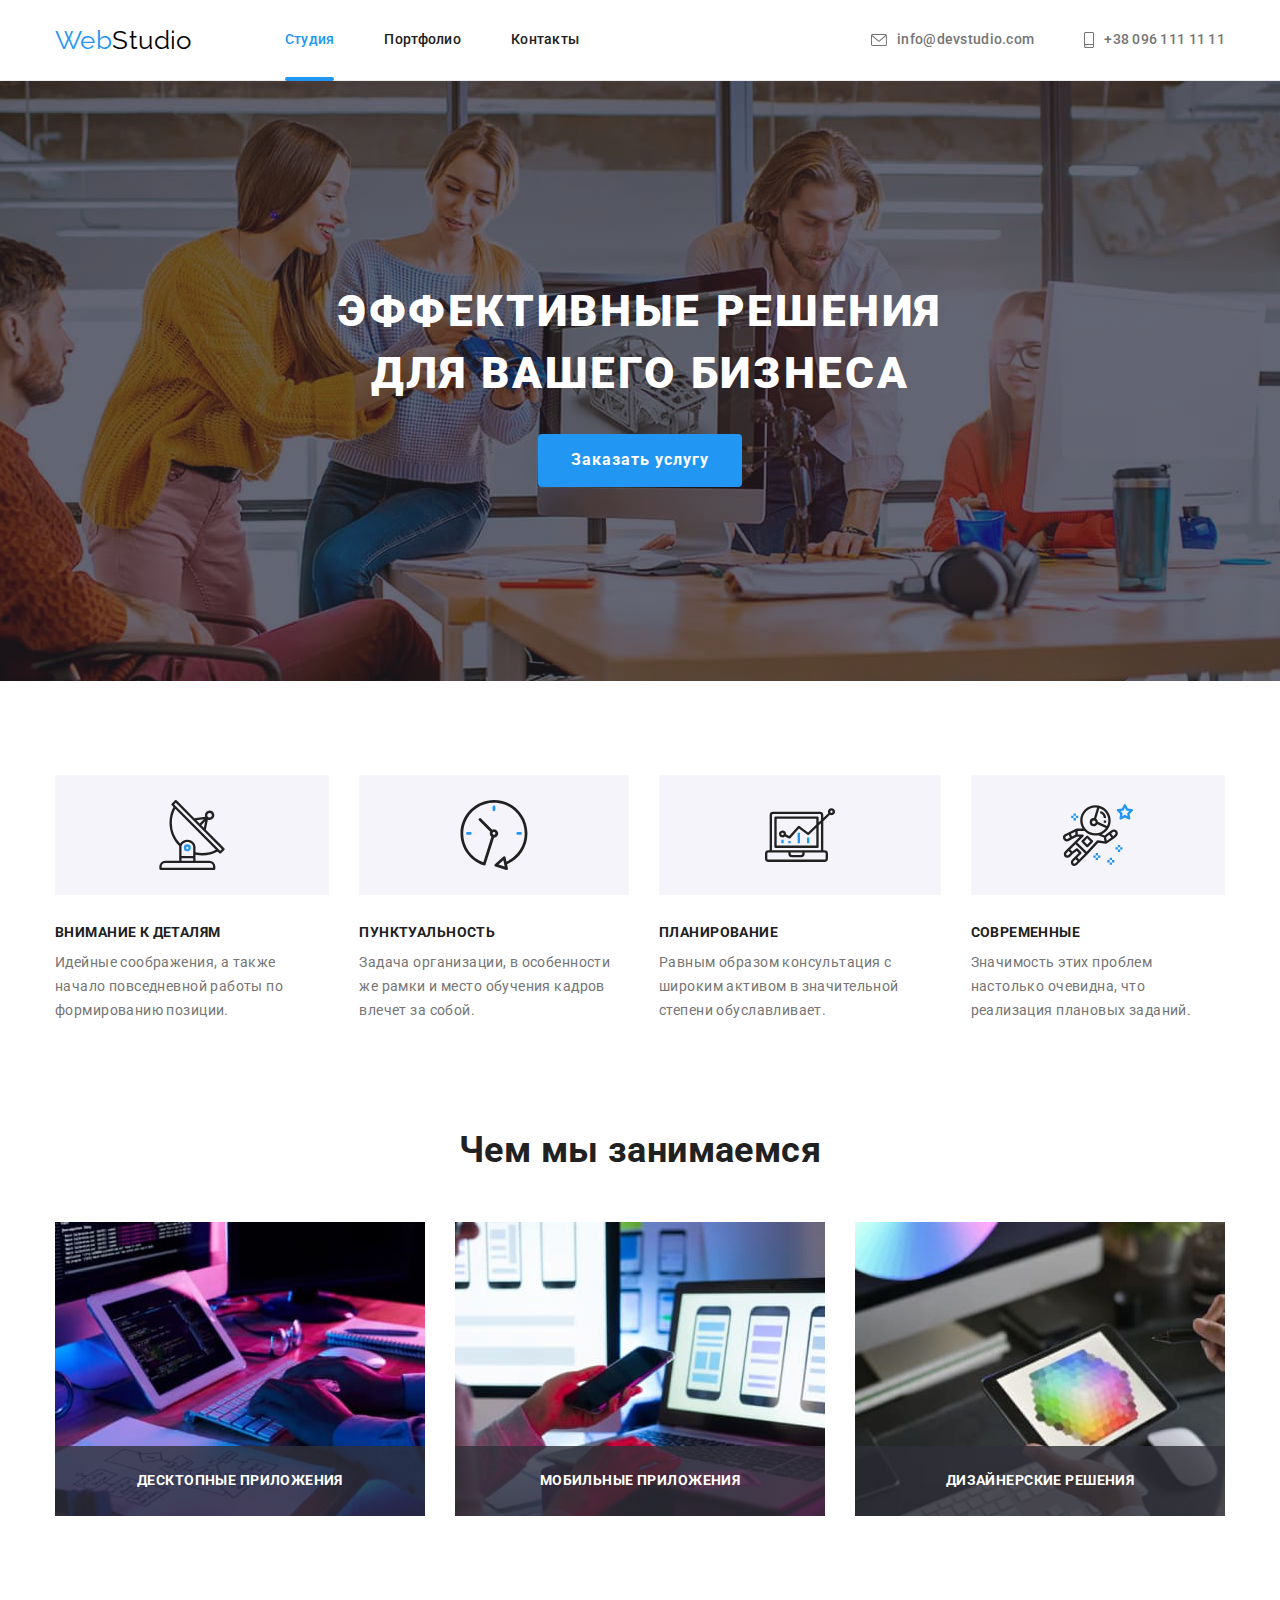
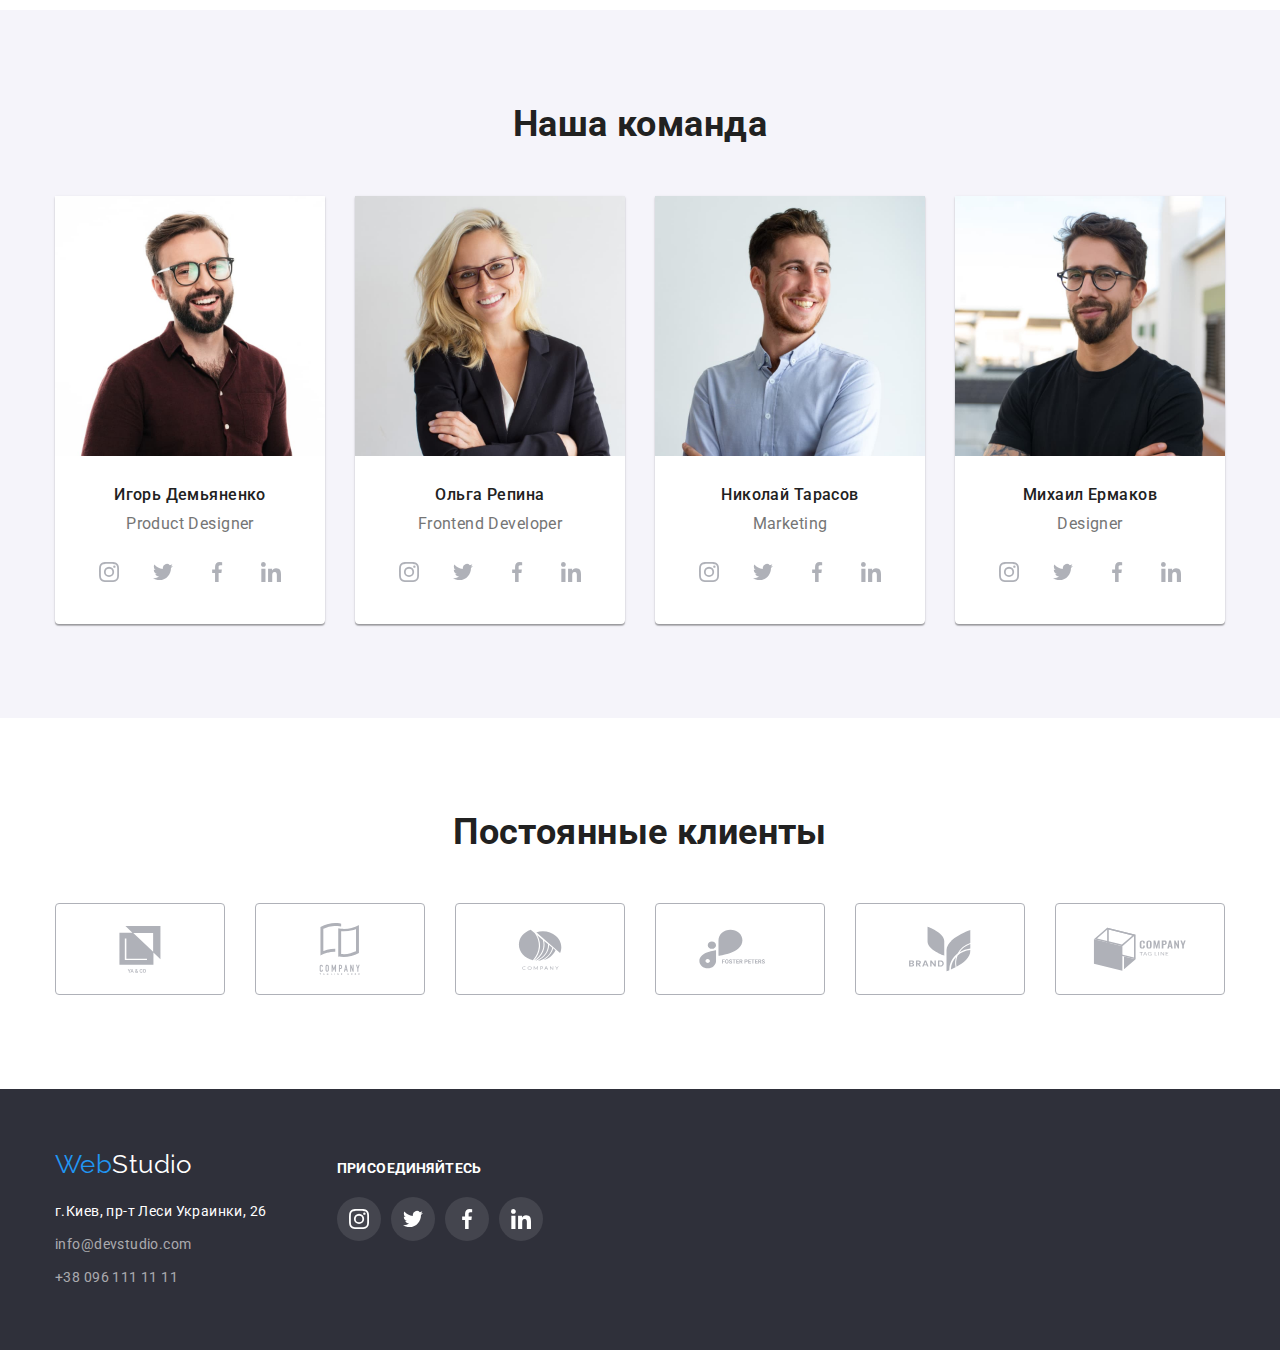
==== commit 3d378162: "correction style" ====
--- a/index.html
+++ b/index.html
@@ -42,22 +42,20 @@
 
         <ul class="contacts-header list">
           <li class="contacts-item item">
-            <a href="mailto:info@devstudio.com" class="link"
-              ><span class="header-icon">
-                <svg class="icon-mailto" width="16" height="12">
-                  <use href="./images/icon-svg/icons.svg#icon-mailto"></use>
-                </svg>
-              </span>
+            <a href="mailto:info@devstudio.com" class="link">
+              <svg class="icon-mailto" width="16" height="12">
+                <use href="./images/icon-svg/icons.svg#icon-mailto"></use>
+              </svg>
+
               info@devstudio.com</a
             >
           </li>
           <li class="contacts-item item">
-            <a href="tel:+380961111111" class="link"
-              ><span class="header-icon">
-                <svg class="icon-smartphone" width="10" height="16">
-                  <use href="./images/icon-svg/icons.svg#icon-smartphone"></use>
-                </svg>
-              </span>
+            <a href="tel:+380961111111" class="link">
+              <svg class="icon-smartphone" width="10" height="16">
+                <use href="./images/icon-svg/icons.svg#icon-smartphone"></use>
+              </svg>
+
               +38 096 111 11 11</a
             >
           </li>
@@ -530,7 +528,7 @@
     <div class="backdrop is-hidden" data-modal>
       <div class="modal">
         <button data-modal-close class="modal-button">
-          <svg width="18" height="18">
+          <svg class="modal-button-icon" width="18" height="18">
             <use href="./images/icon-svg/icons.svg#icon-close-black"></use>
           </svg>
         </button>
--- a/css/styles.css
+++ b/css/styles.css
@@ -58,6 +58,7 @@
 }
 
 :root {
+  --animation-timing-function: cubic-bezier(0.4, 0, 0.2, 1);
   --primary-text-color: #212121;
   --secondary-color: #757575;
   --accent-color: #2196f3;
@@ -155,25 +156,31 @@
   position: relative;
 }
 
-.current.header-link::after {
-  opacity: 1;
-}
-
 .header-link::after {
   position: absolute;
   content: "";
   width: 100%;
   height: 4px;
-  bottom: 0;
+  bottom: -1px;
   left: 0;
 
   background: #2196f3;
   border-radius: 2px;
+
+  transform: scaleX(0);
   opacity: 0;
+  transition: opacity 250ms var(--animation-timing-function),
+    transform 250ms var(--animation-timing-function);
 }
 
 .header-link:hover::after {
   opacity: 1;
+  transform: scaleX(1);
+}
+
+.current.header-link::after {
+  opacity: 1;
+  transform: scaleX(1);
 }
 
 /*Контакты*/
@@ -191,6 +198,7 @@
 }
 
 .contacts-item .link {
+  gap: 10px;
   display: inline-flex;
   align-items: center;
   padding-top: 32px;
@@ -200,16 +208,13 @@
   font-weight: 500;
   line-height: 1.14;
   letter-spacing: 0.02em;
+
+  transition: color 250ms var(--animation-timing-function);
 }
 
 .contacts-item .link:hover,
 .contacts-item .link:focus {
   color: var(--accent-color);
-}
-
-.header-icon {
-  margin-right: 10px;
-  color: currentColor;
 }
 
 .icon-mailto,
@@ -272,6 +277,7 @@
   padding: 10px 32px;
   border-radius: 4px;
   border: 1px solid transparent;
+  box-shadow: 0px 4px 4pxrgba (0, 0, 0, 0.15);
 
   background-color: var(--accent-color);
   color: var(--primary-white-color);
@@ -282,12 +288,14 @@
   text-align: center;
   letter-spacing: 0.06em;
   cursor: pointer;
+
+  transform: scale(1);
+  transition: transform 250ms var(--animation-timing-function);
 }
 
 .button:hover,
 .button:focus {
-  background-color: var(--background-color);
-  color: var(--primary-text-color);
+  transform: scale(1.05);
 }
 
 /* Features */
@@ -435,6 +443,9 @@
   border-radius: 50%;
   background-color: var(--primary-white-color);
   color: #afb1b8;
+
+  transition: color 250ms var(--animation-timing-function),
+    background-color 250ms var(--animation-timing-function);
 }
 
 .social-icon:hover,
@@ -478,6 +489,9 @@
   border: 1px solid #afb1b8;
   border-radius: 4px;
   color: #afb1b8;
+
+  transition: color 250ms var(--animation-timing-function),
+    background-color 250ms var(--animation-timing-function);
 }
 
 .clients-item:hover,
@@ -523,6 +537,9 @@
 
 .btn {
   padding: 6px 22px;
+  transition: box-shadow 250ms var(--animation-timing-function),
+    color 250ms var(--animation-timing-function),
+    background-color 250ms var(--animation-timing-function);
 }
 
 .btn.current,
@@ -545,6 +562,9 @@
 
   background-color: var(--primary-white-color);
   border: 1px solid var(--border-color);
+
+  transition: background-color 250ms var(--animation-timing-function),
+    border 250ms var(--animation-timing-function);
 }
 
 .work-item:hover,
@@ -576,6 +596,7 @@
 
 .work-thumb {
   position: relative;
+  overflow: hidden;
 }
 
 .thumb-text-box {
@@ -583,17 +604,23 @@
   bottom: 0;
   left: 0;
 
+  width: 100%;
+  height: 100%;
   display: flex;
   justify-content: center;
   align-items: center;
+  background: rgba(33, 150, 243, 0.9);
 
   opacity: 0;
-
-  background: rgba(33, 150, 243, 0.9);
-}
-
-.thumb-text-box:hover {
+  transform: translateY(100%);
+
+  transition: opacity 250ms var(--animation-timing-function),
+    transform 250ms var(--animation-timing-function);
+}
+
+.work-item:hover .thumb-text-box {
   opacity: 1;
+  transform: translateY(0);
 }
 
 .work-thumb-text {
@@ -718,8 +745,20 @@
   border: 1px solid rgba(0, 0, 0, 0.1);
   border-radius: 50%;
   cursor: pointer;
-}
-
+
+  transform: scale(1);
+  transition: color 250ms var(--animation-timing-function),
+    transform 250ms var(--animation-timing-function);
+}
+
+.modal-button:hover {
+  color: var(--accent-color);
+  transform: scale(1.05);
+}
+
+.modal-button-icon {
+  fill: currentColor;
+}
 
 /* Скрытый заголовок */
 
